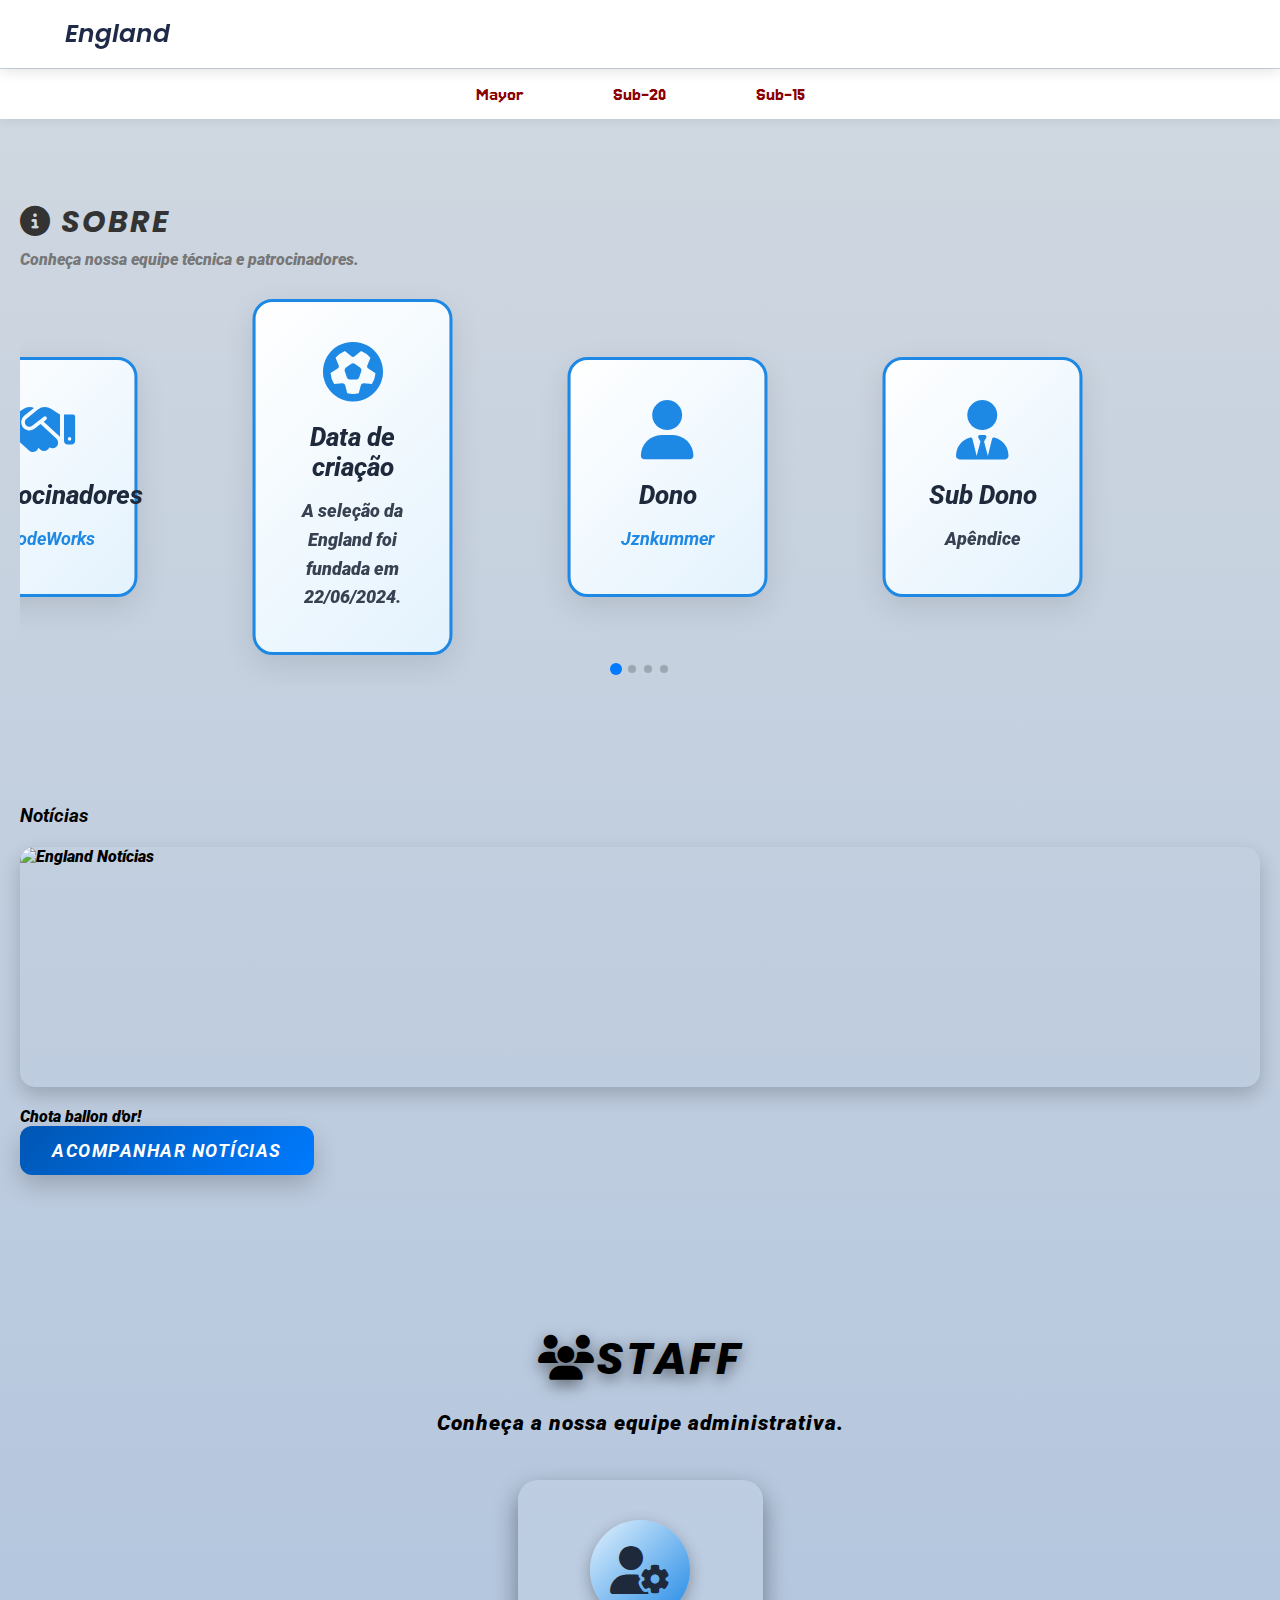
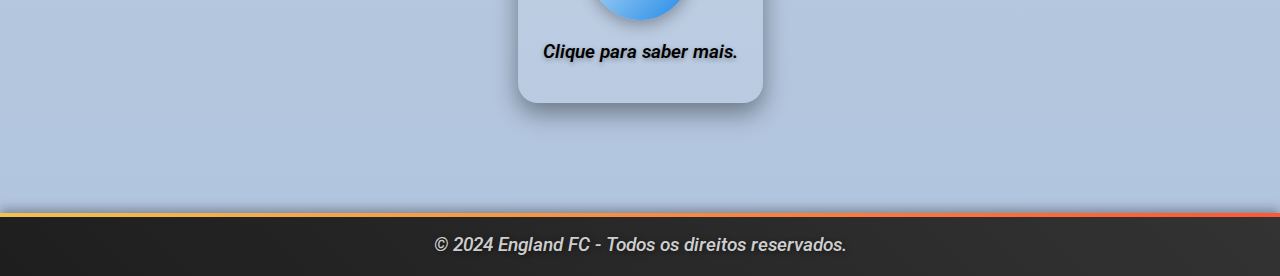
==== index.html @ 9bc01954 "Add files via upload" ====
<!DOCTYPE html>
<html lang="pt-br">
<head>
    <!-- Meta Tags para SEO e Responsividade -->
    <meta charset="UTF-8">
    <meta name="viewport" content="width=device-width, initial-scale=1.0">
    <meta name="author" content="England - RevoBall">
    <meta name="description" content="Página oficial da England.">
    <meta name="keywords" content="England, futebol, RevoBall, equipe, análise, patrocinadores">
    <meta property="og:title" content="England | Página Oficial">
    <meta property="og:description" content="Página da England.">
    <meta property="og:image" content="IMAGENS/england_banner.svg">
    <meta property="og:url" content="https://s4codeworks.github.io/England/">
    <meta property="og:type" content="website">

    <!-- Título da Página -->
    <title>England | Página principal</title>

    <!-- Fonte Google Fonts -->
    <link href="https://fonts.googleapis.com/css2?family=Poppins:wght@400;600&display=swap" rel="stylesheet">
    
    <link rel="preconnect" href="https://fonts.googleapis.com">
<link rel="preconnect" href="https://fonts.gstatic.com" crossorigin>
<link href="https://fonts.googleapis.com/css2?family=Roboto:ital,wght@0,100;0,300;0,400;0,500;0,700;0,900;1,100;1,300;1,400;1,500;1,700;1,900&family=Titillium+Web:ital,wght@0,200;0,300;0,400;0,600;0,700;0,900;1,200;1,300;1,400;1,600;1,700&display=swap" rel="stylesheet">
<link rel="preconnect" href="https://fonts.googleapis.com">
<link rel="preconnect" href="https://fonts.gstatic.com" crossorigin>
<link href="https://fonts.googleapis.com/css2?family=Roboto:ital,wght@0,100;0,300;0,400;0,500;0,700;0,900;1,100;1,300;1,400;1,500;1,700;1,900&family=Rubik+Vinyl&family=Titillium+Web:ital,wght@0,200;0,300;0,400;0,600;0,700;0,900;1,200;1,300;1,400;1,600;1,700&display=swap" rel="stylesheet">
<link rel="preconnect" href="https://fonts.googleapis.com">
<link rel="preconnect" href="https://fonts.gstatic.com" crossorigin>
<link href="https://fonts.googleapis.com/css2?family=Jersey+15&family=Roboto:ital,wght@0,100;0,300;0,400;0,500;0,700;0,900;1,100;1,300;1,400;1,500;1,700;1,900&family=Rubik+Vinyl&family=Titillium+Web:ital,wght@0,200;0,300;0,400;0,600;0,700;0,900;1,200;1,300;1,400;1,600;1,700&display=swap" rel="stylesheet">

    <!-- Font Awesome -->
    <link href="https://cdnjs.cloudflare.com/ajax/libs/font-awesome/6.5.0/css/all.min.css" rel="stylesheet">

    <!-- Arquivo CSS -->
    <link rel="stylesheet" href="styles.css">
    
  <link rel="stylesheet" href="style.css">
  <link rel="stylesheet" href="https://unpkg.com/swiper/swiper-bundle.min.css">
</head>
<body>
<!-- Cabeçalho -->
<header>
    <div class="header-container">
        <div class="logo">
            <h1>England</h1>
        </div>
    </div>
</header>

<!-- Seção de Opções -->
<div class="options-container">
    <nav class="options-nav">
        <ul>
            <li><a href="Mayorcategoria.html">Mayor</a></li>
            <li><a href="sub20.html">Sub-20</a></li>
            <li><a href="sub15.html">Sub-15</a></li>
        </ul>
    </nav>
</div>

  <!-- Conteúdo Principal -->
  <main>
    <section id="about" class="section">
      <div class="section-header">
        <h2><i class="fas fa-info-circle"></i> Sobre</h2>
        <p>Conheça nossa equipe técnica e patrocinadores.</p>
      </div>
      <div class="about-carousel swiper-container">
        <div class="swiper-wrapper">
          <div class="swiper-slide">
            <i class="fas fa-user"></i>
            <h3>Dono</h3>
            <p><a href="https://www.instagram.com/jzn_mmbbl?igsh=MzJ5dmxiMzNvZHVr" target="_blank">Jznkummer</a></p>
          </div>
          <div class="swiper-slide">
            <i class="fas fa-user-tie"></i>
            <h3>Sub Dono</h3>
            <p>Apêndice</p>
          </div>
          <div class="swiper-slide">
            <i class="fas fa-handshake"></i>
            <h3>Patrocinadores</h3>
            <p><a href="https://s4codeworks.github.io/S4CodeWorks-Pagina/" target="_blank">S4 CodeWorks</a></p>
          </div>
          <div class="swiper-slide">
            <i class="fas fa-futbol"></i>
            <h3>Data de criação</h3>
            <p>A seleção da England foi fundada em 22/06/2024.</p>
          </div>
        </div>
        <!-- Botões de navegação removidos -->
        <!-- <div class="swiper-button-next"></div>
        <div class="swiper-button-prev"></div> -->
        <div class="swiper-pagination"></div>
      </div>
    </section>
  </main>



<!-- Últimas Notícias -->
<section id="latest-news" class="section">
    <div class="section-header">
        <h3>Notícias</h3>
    </div>
    <div class="news-image">
        <img src="IMG-20250105-WA0152.jpg" alt="England Notícias">
    </div>
    <p>Chota ballon d'or!</p>
    <a href="/noticias" class="enter-news-btn">Acompanhar Notícias</a>
</section>

<!-- Seção Staff -->
<section id="staff" class="section">
    <div class="section-header">
        <h2><i class="fas fa-users"></i>Staff</h2>
        <p>Conheça a nossa equipe administrativa.</p>
    </div>
    <div class="staff-card" onclick="location.href='https://s4codeworks.github.io/EnglandCargos/';">
        <div class="icon-container">
            <i class="fas fa-user-cog"></i>
        </div>
        <p>Clique para saber mais.</p>
    </div>
</section>

    <!-- Rodapé -->
    <footer>
        <p>&copy; 2024 England FC - Todos os direitos reservados.</p>
    </footer>
    
<script>
// Seleciona os elementos do DOM necessários
const hamburgerMenu = document.getElementById("hamburger-menu");
const navLinks = document.getElementById("nav-links");

// Função para alternar o estado do menu (abrir/fechar)
function toggleMenu() {
    navLinks.classList.toggle("active"); // Mostra ou oculta o menu
    hamburgerMenu.classList.toggle("open"); // Altera o estado do ícone
}

// Fecha o menu automaticamente ao clicar em um link
function closeMenuOnLinkClick() {
    const navItems = document.querySelectorAll(".nav-links a");
    navItems.forEach(link => {
        link.addEventListener("click", () => {
            navLinks.classList.remove("active"); // Remove a classe 'active'
            hamburgerMenu.classList.remove("open"); // Restaura o ícone
        });
    });
}

// Função para fechar o menu ao clicar fora dele
function closeMenuIfClickedOutside(event) {
    if (!navLinks.contains(event.target) && !hamburgerMenu.contains(event.target)) {
        navLinks.classList.remove("active"); // Remove a classe 'active'
        hamburgerMenu.classList.remove("open"); // Restaura o ícone
    }
}

// Eventos
hamburgerMenu.addEventListener("click", toggleMenu); // Alterna o menu ao clicar no ícone
document.addEventListener("click", closeMenuIfClickedOutside); // Fecha ao clicar fora
closeMenuOnLinkClick(); // Fecha ao clicar em um link

// ----- Acordeão -----
// Seleciona todos os cabeçalhos do acordeão
const accordionHeaders = document.querySelectorAll('.accordion-header');

// Adiciona um evento de clique para cada cabeçalho do acordeão
accordionHeaders.forEach(header => {
    header.addEventListener('click', function () {
        const item = this.parentElement; // Seleciona o item pai (accordion-item)

        // Fecha outros acordeões abertos (opcional: acordeão exclusivo)
        const allItems = document.querySelectorAll('.accordion-item');
        allItems.forEach(i => {
            if (i !== item) {
                i.classList.remove('active');
            }
        });

        // Alterna a classe 'active' no item atual
        item.classList.toggle('active');
    });
});
</script>

  <!-- Scripts -->
  <script src="https://unpkg.com/swiper/swiper-bundle.min.js"></script>
  <script src="swiper-config.js"></script>
</body>
    </html>
---- styles.css ----
/* Reset Básico */
* {
    margin: 0;
    padding: 0;
    box-sizing: border-box;
}

body {
  font-family: "Roboto", serif;
  font-weight: 900;
  font-style: italic;
    background: linear-gradient(180deg, #D1D8E0, #B0C4DE);
    padding-top: 70px; /* Espaço para o cabeçalho fixo */
}

/* Estilos do Cabeçalho */
header {
    position: fixed;
    top: 0;
    left: 0;
    width: 100%;
    background-color: #fff;
    box-shadow: 0 4px 12px rgba(0, 0, 0, 0.1); /* Sombra mais suave e moderna */
    z-index: 1000;
    transition: background-color 0.3s ease; /* Transição suave para o fundo */
}

/* Contêiner do Cabeçalho */
.header-container {
    display: flex;
    align-items: center;
    margin-right: 50px;
    padding: 15px 25px;
    max-width: 1200px;
    margin: auto;
}

/* Logo */
.logo h1 {
    font-size: 25px;
    font-weight: 600;
    color: #1E2A47; /* Cor escura para contraste moderno */
    margin: 0;
    font-family: 'Poppins', sans-serif; /* Font mais moderna */
}

/* Estilos da Seção de Opções */
.options-container {
    width: 100%;
    display: flex;
    justify-content: center;
    margin-top: -1px; /* Espaço entre o cabeçalho fixo e a seção */
    border-top: 3px solid white; /* Borda superior */
    border-bottom: 3px solid white; /* Borda inferior */
    padding: 12px 0; /* Ajuste de padding para que a borda fique mais visível */
    box-shadow: 0 4px 8px rgba(0, 0, 0, 0.05); /* Sombra suave para separar da seção de conteúdo */
    background-color: white;
}

/* Lista de opções */
.options-nav ul {
    display: flex;
    gap: 40px; /* Maior espaço entre as opções */
    list-style: none;
    margin: 0;
    padding: 0;
}

/* Estilo das opções */
.options-nav a {
    text-decoration: none;
    font-size: 20px;
    color: darkred;
    padding: 12px 25px;
    border-radius: 8px; /* Borda arredondada para dar um visual mais moderno */
    transition: all 0.3s ease;
    font-family: "Jersey 15", serif;
  font-weight: 400;
  font-style: normal;
}

/* Efeito de Hover */
.options-nav a:hover {
    background-color: #007BFF;
    color: #fff;
    box-shadow: 0 6px 15px rgba(0, 0, 0, 0.1); /* Sombra mais forte para destacar no hover */
    transform: translateY(-2px); /* Efeito sutil de elevação no hover */
}

/* Responsividade */
@media (max-width: 768px) {
    .header-container {
        padding: 15px 20px;
    }

    .options-nav ul {
        gap: 25px;
    }

    .options-nav a {
        font-size: 16px;
        padding: 10px 20px;
    }
}

/* Estilizando o carrossel */


.about-carousel {
    position: relative;
    overflow: hidden;
    padding: 30px 0;
}
.swiper-wrapper {
    display: flex;
    justify-content: center;
    align-items: center;
    gap: 20px;
}
.swiper-slide {
    display: flex;
    flex-direction: column;
    align-items: center;
    justify-content: center;
    background: linear-gradient(135deg, #ffffff, #e3f2fd);
    padding: 40px 30px;
    border-radius: 20px;
    box-shadow: 0 10px 30px rgba(0, 0, 0, 0.1);
    transition: transform 0.4s ease, box-shadow 0.4s ease;
    text-align: center;
    max-width: 200px;
    margin: 0 auto;
    border: 3px solid #1e88e5;
}
.swiper-slide:hover {
    transform: scale(1.05) translateY(-10px);
    box-shadow: 0 12px 40px rgba(0, 0, 0, 0.2);
    border-color: #005cb2;
}
.swiper-slide i {
    font-size: 60px;
    color: #1e88e5;
    margin-bottom: 20px;
    transition: color 0.3s ease, transform 0.3s ease;
}
.swiper-slide:hover i {
    color: #005cb2;
    transform: rotate(15deg) scale(1.2);
}
.swiper-slide h3 {
    font-size: 26px;
    color: #1e293b;
    font-weight: 800;
    margin-bottom: 15px;
}
.swiper-slide p {
    font-size: 18px;
    color: #374151;
    line-height: 1.6;
}
.swiper-slide a {
    color: #1e88e5;
    text-decoration: none;
    font-weight: bold;
    border-bottom: 2px solid transparent;
    transition: color 0.3s ease, border-bottom 0.3s ease;
}
.swiper-slide a:hover {
    color: #005cb2;
    border-bottom: 2px solid #005cb2;
}

/* Estilizando a paginação */
.swiper-pagination-bullet {
    background: #1e88e5;
    opacity: 0.7;
    transition: opacity 0.3s ease, transform 0.3s ease;
    width: 12px;
    height: 12px;
    border-radius: 50%;
}
.swiper-pagination-bullet-active {
    opacity: 1;
    transform: scale(1.5);
    background: #005cb2;
}

/* Adicionando animações */
@keyframes floating {
    0%, 100% {
        transform: translateY(0);
    }
    50% {
        transform: translateY(-10px);
    }
}

.swiper-slide:hover {
    animation: floating 3s infinite ease-in-out;
}

/* Responsividade */
@media (max-width: 768px) {
    .swiper-slide {
        padding: 30px 20px;
    }
    .swiper-slide i {
        font-size: 48px;
    }
    .swiper-slide h3 {
        font-size: 22px;
    }
    .swiper-slide p {
        font-size: 16px;
    }
}

/* Seção de Análise */
.section {
    padding: 40px 20px;
    margin: 40px 0;
}

.section-header h2 {
    font-size: 30px;
    font-family: 'Poppins', sans-serif;
    font-weight: bold;
    color: #333;
    letter-spacing: 2px;
    text-transform: uppercase;
}

.section-header p {
    font-size: 16px;
    color: #777;
    margin-top: 5px;
}

/* Container das informações de análise */
.analysis-content {
    display: flex;
    justify-content: space-between;
    gap: 30px;
    margin-top: 20px;
}



/* Estilo da seção Últimas Notícias */
.latest-news {
    padding: 25px 20px;
    text-align: center;
    border-radius: 20px;
    box-shadow: 0 15px 30px rgba(0, 0, 0, 0.2);
    background: linear-gradient(135deg, rgba(255, 255, 255, 0.8), rgba(240, 240, 240, 0.5));
    backdrop-filter: blur(10px);
    position: relative;
    overflow: hidden;
    transition: transform 0.5s ease, box-shadow 0.5s ease, background 0.5s ease;
}

.latest-news::before {
    content: "";
    position: absolute;
    top: -50%;
    left: -50%;
    width: 200%;
    height: 200%;
    background: radial-gradient(circle, rgba(0, 123, 255, 0.3), transparent);
    z-index: -1;
    transition: transform 0.5s ease;
    transform: scale(0.8);
    opacity: 0;
}

.latest-news:hover::before {
    transform: scale(1);
    opacity: 1;
}

.latest-news:hover {
    transform: translateY(-10px) scale(1.02);
    box-shadow: 0 20px 40px rgba(0, 0, 0, 0.3);
    background: linear-gradient(135deg, rgba(255, 255, 255, 0.9), rgba(245, 245, 245, 0.7));
}

/* Título */
.latest-news h3 {
    font-size: 28px;
    font-weight: 800;
    color: #007BFF;
    text-transform: uppercase;
    margin-bottom: 15px;
    border-bottom: 3px solid #0056b3;
    display: inline-block;
    padding-bottom: 5px;
    letter-spacing: 2px;
    text-shadow: 0 4px 8px rgba(0, 0, 0, 0.2);
}

/* Imagem */
.news-image {
    width: 100%;
    height: 240px;
    overflow: hidden;
    border-radius: 15px;
    margin: 20px auto;
    box-shadow: 0 8px 20px rgba(0, 0, 0, 0.2);
    transition: transform 0.5s ease, box-shadow 0.5s ease;
}

.news-image img {
    width: 100%;
    height: 100%;
    object-fit: cover;
    transition: transform 0.4s ease;
}

.news-image:hover img {
    transform: scale(1.2);
}

/* Texto descritivo */
.latest-news p {
    font-size: 18px;
    color: #333;
    margin-bottom: 20px;
    line-height: 1.7;
    font-style: italic;
    text-shadow: 0 2px 4px rgba(0, 0, 0, 0.1);
}

/* Botão */
.enter-news-btn {
    display: inline-block;
    background: linear-gradient(135deg, #0056b3, #007BFF);
    color: #fff;
    font-size: 18px;
    padding: 14px 32px;
    border-radius: 12px;
    font-weight: bold;
    text-decoration: none;
    text-transform: uppercase;
    letter-spacing: 1.5px;
    transition: transform 0.3s ease, box-shadow 0.3s ease, background 0.3s ease;
    box-shadow: 0 10px 25px rgba(0, 0, 0, 0.2);
}

.enter-news-btn:hover {
    background: linear-gradient(135deg, #003c7d, #0056b3);
    transform: translateY(-3px) scale(1.05);
    box-shadow: 0 15px 35px rgba(0, 0, 0, 0.3);
}

/* Responsividade */
@media (max-width: 768px) {
    .latest-news h3 {
        font-size: 24px;
    }

    .news-image {
        height: 200px;
    }

    .latest-news p {
        font-size: 16px;
    }

    .enter-news-btn {
        font-size: 16px;
        padding: 12px 28px;
    }
}

/* Estilizando o bloco de Informações Gerais */
.general-info {
    background-color: #fff;
    padding: 30px; /* Aumente o padding para dar mais espaço */
    border-radius: 12px; /* Cantos mais arredondados */
    box-shadow: 0 6px 25px rgba(0, 0, 0, 0.1); /* Sombra mais forte */
    flex: 1;
    margin-top: 20px;
    margin-bottom: 30px;
}

/* Título da seção de informações gerais */
.general-info h3 {
    font-size: 26px; /* Aumente o tamanho do título */
    color: #333;
    margin-bottom: 15px;
    font-weight: bold;
    text-transform: uppercase;
    letter-spacing: 2px;
    border-bottom: 2px solid #007BFF; /* Linha embaixo do título */
    padding-bottom: 5px;
}

/* Estilo dos itens de informação */
.info-item {
    margin-bottom: 25px; /* Aumente o espaçamento entre os itens */
    display: flex;
    justify-content: space-between;
    align-items: center;
    border-bottom: 1px solid #ddd; /* Linha de separação entre os itens */
    padding-bottom: 10px;
}

/* Títulos dos itens de informação */
.info-item h4 {
    font-size: 20px; /* Aumente o tamanho dos títulos */
    color: #333;
    font-weight: 600;
    margin-right: 15px;
    text-transform: capitalize;
}

/* Conteúdo dos itens de informação */
.info-item p {
    font-size: 16px;
    color: #555;
}

/* Seção de Análise: Ajuste do layout para responsividade */
@media (max-width: 768px) {
    .general-info {
        width: 100%;
        margin-bottom: 20px;
    }
}

/* Estilizando a seção de Informações Gerais */
.general-info {
    background-color: #fff;
    padding: 20px;
    border-radius: 10px;
    box-shadow: 0 4px 15px rgba(0, 0, 0, 0.1);
    flex: 1;
}

/* Estilo do título da seção */
.general-info h3 {
    font-size: 24px;
    color: #333;
    margin-bottom: 20px;
    font-weight: bold;
    text-transform: uppercase;
    letter-spacing: 1px;
}

/* Estilizando os itens dentro da seção de Informações Gerais */
.info-item {
    margin-bottom: 20px;
    display: flex;
    justify-content: space-between;
    align-items: center;
}

/* Títulos dos itens */
.info-item h4 {
    font-size: 18px;
    color: #333;
    font-weight: 600;
    margin-right: 10px;
}

/* Texto dos itens */
.info-item p {
    font-size: 16px;
    color: #555;
}

/* Estilizando o botão de cada item */
.info-item .info-btn {
    background-color: #007BFF; /* Cor do botão */
    color: #fff; /* Cor do texto */
    font-size: 16px;
    padding: 10px 15px;
    border-radius: 5px;
    cursor: pointer;
    border: none;
    transition: background-color 0.3s ease;
}

/* Efeito de hover nos botões */
.info-item .info-btn:hover {
    background-color: #0056b3; /* Cor do botão ao passar o mouse */
}

/* Responsividade - Ajustando para telas menores */
@media (max-width: 768px) {
    .general-info {
        padding: 15px;
    }

    .info-item {
        flex-direction: column;
        align-items: flex-start;
    }

    .info-item h4 {
        font-size: 16px;
    }

    .info-item p {
        font-size: 14px;
    }

    .info-item .info-btn {
        margin-top: 10px;
        width: 100%;
    }
}

/* Estilo geral para os botões */
button {
    background-color: #007BFF; /* Cor de fundo */
    color: #fff; /* Cor do texto */
    font-size: 16px; /* Tamanho da fonte */
    padding: 12px 20px; /* Espaçamento interno */
    border-radius: 6px; /* Cantos arredondados */
    border: none; /* Remove a borda padrão */
    cursor: pointer; /* Mostra o cursor de "mão" ao passar o mouse */
    transition: background-color 0.3s ease, transform 0.3s ease;
}

/* Estilo do acordeão */
.accordion {
    width: 100%;
    margin-top: 20px;
}

/* Estilo de cada item do acordeão */
.accordion-item {
    background-color: #f9f9f9;
    border: 1px solid #ddd;
    border-radius: 8px;
    margin-bottom: 10px;
    overflow: hidden;
    transition: all 0.3s ease;
}

/* Estilo do cabeçalho do acordeão */
.accordion-header {
    background-color: #3498db;
    color: #fff;
    padding: 15px;
    font-size: 18px;
    font-weight: bold;
    text-align: left;
    cursor: pointer;
    border: none;
    width: 100%;
    transition: background-color 0.3s ease, transform 0.2s ease;
}

/* Alteração de cor ao passar o mouse sobre o botão */
.accordion-header:hover {
    background-color: #2980b9;
    transform: translateX(5px); /* Pequeno movimento de deslize para a direita */
}

/* Estilo do conteúdo do acordeão */
.accordion-body {
    padding: 0 15px;
    background-color: #ecf0f1;
    color: #333;
    font-size: 16px;
    display: none; /* Inicialmente escondido */
    padding-bottom: 15px;
}

/* Estilo quando o item do acordeão estiver ativo (aberto) */
.accordion-item.active .accordion-body {
    display: block;
    animation: slideIn 0.5s ease-out; /* Animação de deslizamento */
}

/* Animação de deslizamento */
@keyframes slideIn {
    0% {
        transform: translateY(-20px);
        opacity: 0;
    }
    100% {
        transform: translateY(0);
        opacity: 1;
    }
}

/* Estilo do botão de fechar do menu */
#close-menu {
    display: inline-block;
    padding: 10px 15px;
    background-color: #e74c3c;
    color: white;
    font-size: 16px;
    border: none;
    border-radius: 50%;
    cursor: pointer;
    transition: background-color 0.3s ease, transform 0.2s ease;
}

/* Efeito de hover do botão de fechar */
#close-menu:hover {
    background-color: #c0392b;
    transform: scale(1.1); /* Aumenta levemente o tamanho ao passar o mouse */
}

/* Personalização do ícone de hambúrguer */
#hamburger-menu.open .bar {
    background-color: #e74c3c; /* Cor vermelha para a versão aberta */
}

/* Estilo Geral da Seção Staff */
#staff {
    margin: 60px auto;
    padding: 50px 20px;
    color: black;
    text-align: center;
    overflow: hidden;
    position: relative;
}

/* Cabeçalho da Seção */
#staff .section-header h2 {
    font-size: 2.8em;
    font-weight: bold;
    color: black;
    margin-bottom: 15px;
    text-shadow: 0 5px 15px rgba(0, 0, 0, 0.5);
}

#staff .section-header p {
    font-size: 1.3em;
    color: black;
    margin-bottom: 40px;
    letter-spacing: 1px;
    line-height: 1.6;
}

/* Cartão Staff */
.staff-card {
    background: rgba(255, 255, 255, 0.1);
    padding: 40px 25px;
    border-radius: 20px;
    box-shadow: 0 10px 25px rgba(0, 0, 0, 0.4);
    cursor: pointer;
    transition: transform 0.3s ease, box-shadow 0.3s ease;
    display: inline-block;
    text-align: center;
    max-width: 400px;
    margin: 0 auto;
}

.staff-card:hover {
    transform: translateY(-10px);
    background: rgba(255, 255, 255, 0.2);
    box-shadow: 0 15px 40px rgba(0, 0, 0, 0.5);
}

/* Ícone */
.staff-card .icon-container {
    width: 100px;
    height: 100px;
    margin: 0 auto 20px auto;
    background: linear-gradient(135deg, #e3f2fd, #1e88e5);
    border-radius: 50%;
    display: flex;
    justify-content: center;
    align-items: center;
    box-shadow: 0 5px 15px rgba(0, 0, 0, 0.3);
    animation: float 2s infinite ease-in-out;
}

.staff-card i {
    font-size: 3em;
    color: #1e293b;
}

/* Texto */
.staff-card p {
    font-size: 1.2em;
    color: black;
    font-weight: 600;
    text-shadow: 0 2px 5px rgba(0, 0, 0, 0.3);
}

/* Animação de Flutuar */
@keyframes float {
    0%, 100% {
        transform: translateY(0);
    }
    50% {
        transform: translateY(-10px);
    }
}

/* Responsividade */
@media (max-width: 768px) {
    #staff {
        padding: 40px 15px;
    }

    .staff-card {
        padding: 30px 20px;
    }

    #staff .section-header h2 {
        font-size: 2.2em;
    }

    #staff .section-header p {
        font-size: 1.1em;
    }

    .staff-card p {
        font-size: 1em;
    }
}

/* Estilo do Rodapé */
footer {
    background: linear-gradient(45deg, #1e1e1e, #333);
    padding: 20px 0;
    text-align: center;
    color: #f2f2f2;
    font-size: 1em;
    font-weight: 500;
    box-shadow: 0 -4px 10px rgba(0, 0, 0, 0.3);
    position: relative;
}

footer p {
    margin: 0;
    padding: 0;
    color: rgba(255, 255, 255, 0.8);
    text-shadow: 1px 1px 5px rgba(0, 0, 0, 0.5);
    font-size: 1.2em;
}

footer p:hover {
    color: #f2c14e;
    transition: color 0.3s ease-in-out;
}

footer::before {
    content: '';
    position: absolute;
    top: 0;
    left: 0;
    width: 100%;
    height: 4px;
    background: linear-gradient(90deg, #f2c14e, #ff5733);
    animation: gradient-flow 5s infinite;
}

@keyframes gradient-flow {
    0% {
        background-position: 0% 50%;
    }
    100% {
        background-position: 100% 50%;
    }
}
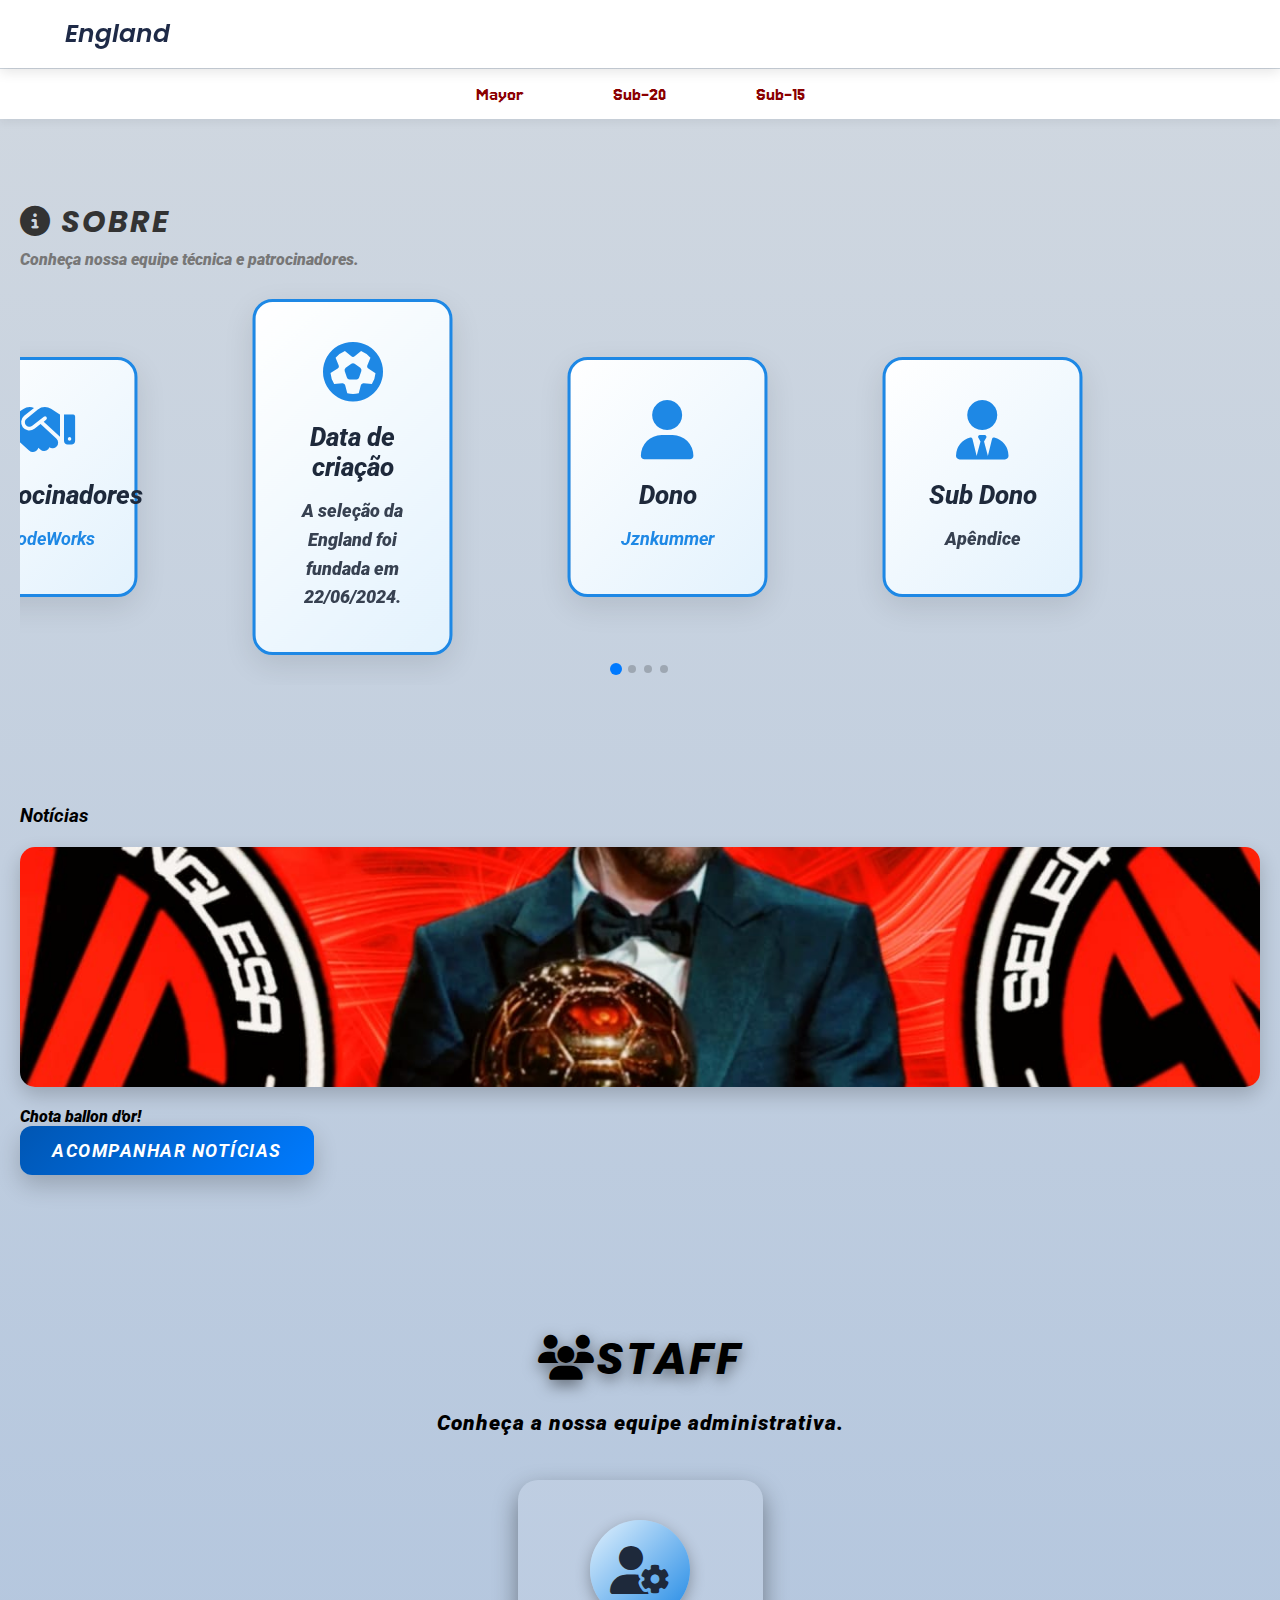
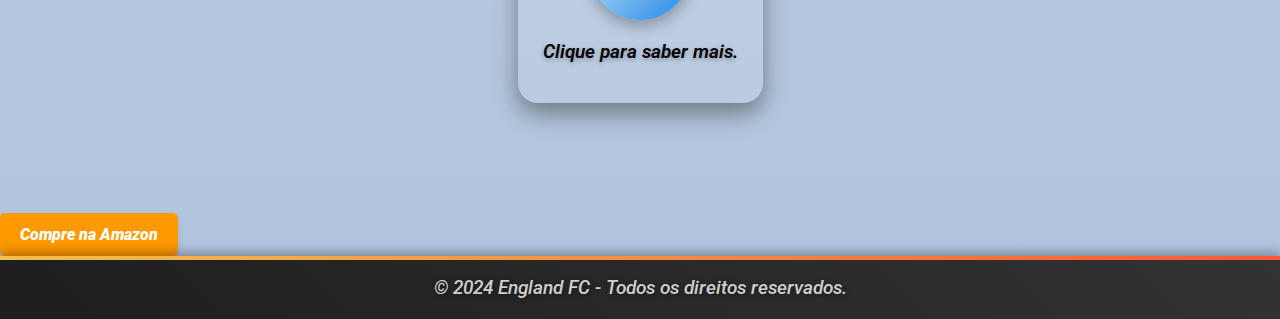
==== commit 05ca4dbc: "Update index.html" ====
--- a/index.html
+++ b/index.html
@@ -125,6 +125,13 @@
     </div>
 </section>
 
+<a href="https://www.amazon.com.br?dplnkSrc=appbanner&referrerUrl=android-app%3A%2F%2Fcom.google.android.googlequicksearchbox%2F&linkCode=ll2&tag=s4codeworks-20&linkId=922e156ade5c8252281c582322c83674&language=pt_BR&ref_=as_li_ss_tl" 
+   target="_blank" 
+   rel="nofollow" 
+   style="display: inline-block; padding: 12px 20px; font-size: 16px; color: #fff; background-color: #FF9900; text-decoration: none; border-radius: 5px; box-shadow: 0 4px 6px rgba(0, 0, 0, 0.1);">
+   Compre na Amazon
+</a>
+
     <!-- Rodapé -->
     <footer>
         <p>&copy; 2024 England FC - Todos os direitos reservados.</p>
@@ -192,4 +199,4 @@
   <script src="https://unpkg.com/swiper/swiper-bundle.min.js"></script>
   <script src="swiper-config.js"></script>
 </body>
-    </html>+</html>
